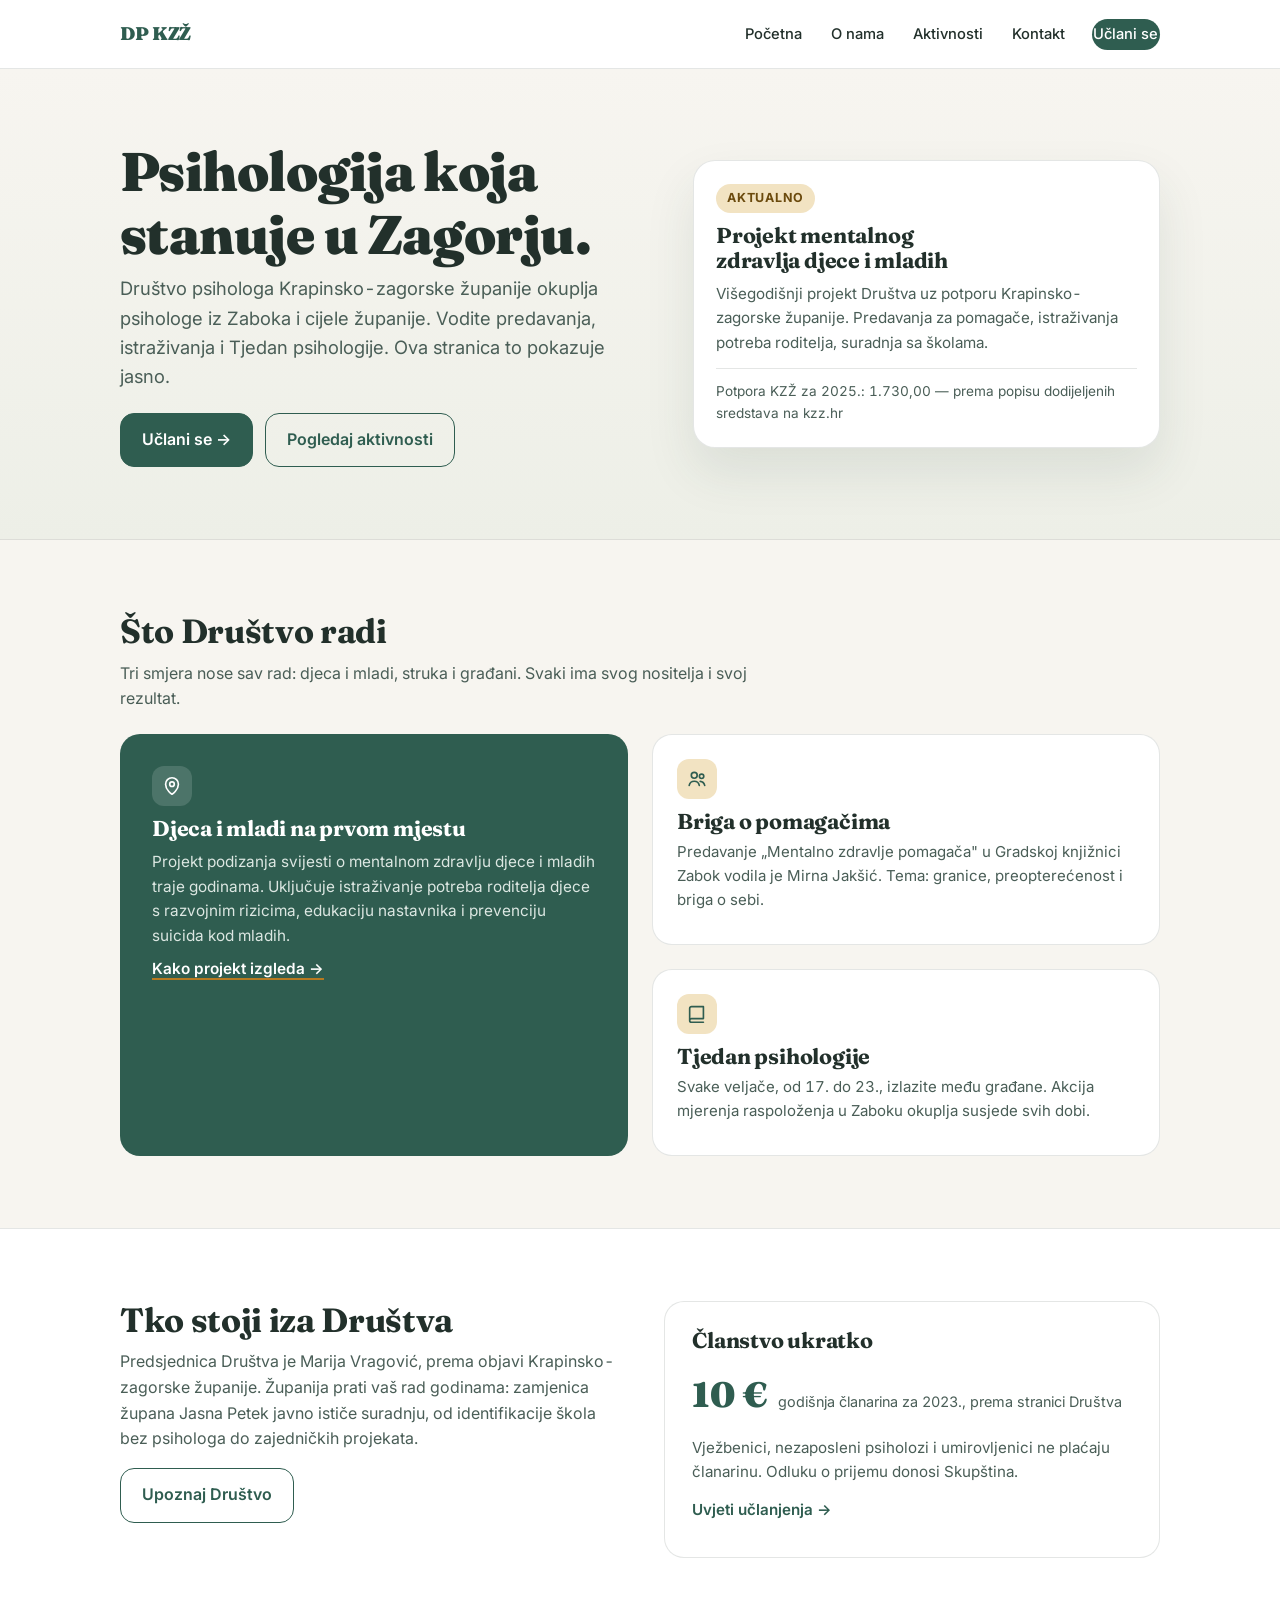
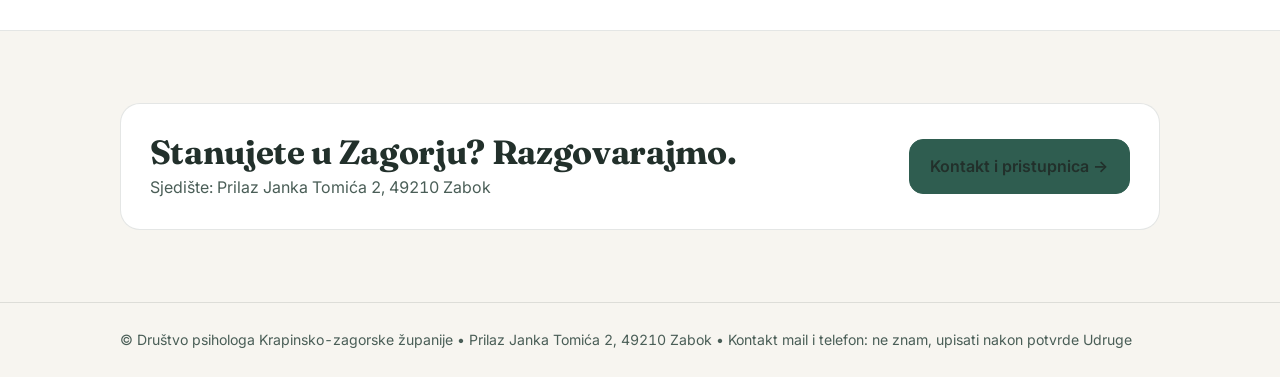
==== index.html @ bbdbda75 "Udruga psihologa KZZ paket (non-client): 4 stranice + ponuda063" ====
<!DOCTYPE html><html lang="hr"><head>
<meta charset="UTF-8"><meta name="viewport" content="width=device-width, initial-scale=1.0">
<title>Društvo psihologa Krapinsko-zagorske županije – Početna</title>
<link rel="preconnect" href="https://fonts.googleapis.com"><link rel="preconnect" href="https://fonts.gstatic.com" crossorigin>
<link href="https://fonts.googleapis.com/css2?family=Fraunces:opsz,wght@9..144,500;9..144,700;9..144,900&family=Inter:wght@300;400;500;600;700&display=swap" rel="stylesheet">
<style>
:root{--primary:#2F5D50;--primary-d:#24473D;--accent:#B7791F;--accent-bg:#F2E3C2;--bg:#F7F5F0;--surface:#FFFFFF;--text:#22302B;--text-soft:#4A5E57;--line:rgba(34,48,43,0.12);--white:#FFFFFF}
*{margin:0;padding:0;box-sizing:border-box}
html{scroll-behavior:smooth}
body{font-family:'Inter',system-ui,-apple-system,'Segoe UI',Roboto,sans-serif;background:var(--bg);color:var(--text);line-height:1.6;font-variant-numeric:tabular-nums;-webkit-font-smoothing:antialiased;caret-color:var(--primary)}
::selection{background:var(--accent-bg);color:var(--text)}
h1,h2,h3{font-family:'Fraunces',Georgia,serif;line-height:1.15;letter-spacing:-0.01em;text-wrap:balance}
h1{font-size:clamp(2rem,5.5vw,3.4rem);font-weight:900}
h2{font-size:clamp(1.4rem,3.4vw,2.1rem);font-weight:700;margin-bottom:.6rem}
h3{font-size:clamp(1.1rem,2.6vw,1.35rem);font-weight:700}
p{margin:.5rem 0}
.container{max-width:1120px;margin:0 auto;padding:0 clamp(1rem,4vw,2.5rem)}
section{padding:clamp(2.5rem,6vw,4.5rem) 0}
.site-nav{position:sticky;top:0;z-index:100;background:var(--surface);border-bottom:1px solid var(--line)}
.site-nav .container{display:flex;align-items:center;justify-content:space-between;min-height:68px;gap:1rem}
.nav-logo{font-family:'Fraunces',serif;font-weight:900;font-size:1.15rem;color:var(--primary);text-decoration:none;letter-spacing:-0.02em}
.nav-links{display:flex;gap:1.6rem;align-items:center;list-style:none}
.nav-links a{color:var(--text);font-size:.92rem;font-weight:500;text-decoration:none;padding:.4rem .1rem;border-bottom:2px solid transparent}
.nav-links a:hover{color:var(--accent);border-bottom-color:var(--accent)}
.nav-cta{background:var(--primary);color:#fff !important;padding:.55rem 1.15rem;border-radius:999px;font-weight:600;border-bottom:none !important}
.nav-cta:hover{background:var(--primary-d);color:#fff !important}
.hamburger{display:none;background:none;border:1px solid var(--line);border-radius:10px;padding:.45rem .6rem;cursor:pointer;color:var(--text);font-size:1.1rem}
.hero{background:linear-gradient(180deg,var(--bg) 0%,#EDEFE7 100%);border-bottom:1px solid var(--line);padding:clamp(2.5rem,6vw,4.5rem) 0}
.hero .container{display:grid;grid-template-columns:1.05fr .95fr;gap:clamp(2rem,5vw,3.5rem);align-items:center}
.hero p.lead{color:var(--text-soft);max-width:52ch;font-size:clamp(1rem,2.4vw,1.15rem)}
.btn{display:inline-flex;align-items:center;gap:.5rem;padding:.85rem 1.3rem;border-radius:14px;border:1px solid var(--primary);background:var(--primary);color:#fff;font-weight:600;text-decoration:none;transition:transform .15s ease,box-shadow .2s ease,background .2s ease}
.btn:hover{transform:translateY(-1px);box-shadow:0 10px 22px rgba(36,71,61,.18);background:var(--primary-d)}
.btn-secondary{background:transparent;color:var(--primary)}
.btn-secondary:hover{background:var(--surface)}
.btn-row{display:flex;gap:.8rem;flex-wrap:wrap;margin-top:1.3rem}
.hero-panel{background:var(--surface);border:1px solid var(--line);border-radius:22px;padding:1.4rem;box-shadow:0 24px 50px rgba(36,71,61,.10);animation:rise .7s cubic-bezier(.2,.7,.2,1) both}
@keyframes rise{from{opacity:0;transform:translateY(18px)}to{opacity:1;transform:none}}
.hero-panel .tag{display:inline-block;background:var(--accent-bg);color:#6B4A0D;font-size:.78rem;font-weight:700;letter-spacing:.06em;text-transform:uppercase;padding:.3rem .7rem;border-radius:999px}
.hero-panel h3{margin:.7rem 0 .3rem}
.hero-panel p{color:var(--text-soft);font-size:.95rem}
.hero-panel .meta{margin-top:.8rem;font-size:.85rem;color:var(--text-soft);border-top:1px solid var(--line);padding-top:.8rem}
.feature-grid{display:grid;grid-template-columns:1fr 1fr;gap:clamp(1rem,3vw,1.5rem);margin-top:1.4rem}
.feature-main{background:var(--primary);color:#fff;border-radius:20px;padding:clamp(1.3rem,3vw,2rem);grid-row:span 2}
.feature-main h3{color:#fff}
.feature-main p{color:#DCE7E2;font-size:.96rem}
.feature-main a{color:#fff;text-decoration:none;font-weight:600;border-bottom:2px solid var(--accent)}
.feature-side{background:var(--surface);border:1px solid var(--line);border-radius:20px;padding:clamp(1.1rem,2.6vw,1.5rem)}
.feature-side p{color:var(--text-soft);font-size:.94rem}
.icon{width:40px;height:40px;border-radius:12px;display:flex;align-items:center;justify-content:center;background:var(--accent-bg);margin-bottom:.7rem}
.feature-main .icon{background:rgba(255,255,255,.14)}
.split{display:grid;grid-template-columns:1fr 1fr;gap:clamp(1.5rem,4vw,3rem);align-items:start}
.card{background:var(--surface);border:1px solid var(--line);border-radius:20px;padding:clamp(1.2rem,2.8vw,1.7rem)}
.card p{color:var(--text-soft);font-size:.95rem}
.fee{display:flex;align-items:baseline;gap:.6rem;margin:.8rem 0}
.fee .amount{font-family:'Fraunces',serif;font-size:2.2rem;font-weight:900;color:var(--primary)}
.contact-strip{background:var(--surface);border:1px solid var(--line);border-radius:20px;padding:clamp(1.2rem,3vw,1.8rem);display:flex;flex-wrap:wrap;gap:1.5rem;align-items:center;justify-content:space-between}
.contact-strip a{color:var(--text);text-decoration:none;font-weight:600}
.contact-strip a:hover{color:var(--accent)}
footer{border-top:1px solid var(--line);padding:1.6rem 0;color:var(--text-soft);font-size:.88rem}
footer a{color:var(--text);text-decoration:none}
footer a:hover{color:var(--accent)}
.reveal{opacity:0;transform:translateY(14px);transition:opacity .6s ease,transform .6s ease}
.reveal.visible{opacity:1;transform:none}
a:focus-visible,button:focus-visible,input:focus-visible,select:focus-visible,textarea:focus-visible{outline:3px solid var(--accent);outline-offset:2px}
::-webkit-scrollbar{width:10px}::-webkit-scrollbar-track{background:var(--bg)}::-webkit-scrollbar-thumb{background:var(--primary);border-radius:8px}
@media (max-width:900px){.hero .container{grid-template-columns:1fr}.feature-grid{grid-template-columns:1fr}.feature-main{grid-row:auto}.split{grid-template-columns:1fr}}
@media (max-width:600px){.nav-links{display:none}.hamburger{display:block}.menu-open .nav-links{display:flex;flex-direction:column;position:absolute;left:0;right:0;top:100%;background:var(--surface);border-bottom:1px solid var(--line);padding:.6rem 1rem 1rem;align-items:flex-start}.btn-row .btn{width:100%;justify-content:center}}
@media (prefers-reduced-motion:reduce){.reveal{opacity:1;transform:none;transition:none}.hero-panel{animation:none}}
</style></head><body>
<nav class="site-nav" aria-label="Glavna navigacija"><div class="container">
<a class="nav-logo" href="index.html">DP KZŽ</a>
<button class="hamburger" aria-label="Izbornik" aria-expanded="false" onclick="document.body.classList.toggle('menu-open')">☰</button>
<ul class="nav-links"><li><a href="index.html">Početna</a></li><li><a href="o-nama.html">O nama</a></li><li><a href="usluge.html">Aktivnosti</a></li><li><a href="kontakt.html">Kontakt</a></li><li><a class="nav-cta" href="o-nama.html#clanstvo">Učlani se</a></li></ul>
</div></nav>
<header class="hero"><div class="container">
<div><h1>Psihologija koja stanuje u Zagorju.</h1>
<p class="lead">Društvo psihologa Krapinsko-zagorske županije okuplja psihologe iz Zaboka i cijele županije. Vodite predavanja, istraživanja i Tjedan psihologije. Ova stranica to pokazuje jasno.</p>
<div class="btn-row"><a class="btn" href="o-nama.html#clanstvo">Učlani se →</a><a class="btn btn-secondary" href="usluge.html">Pogledaj aktivnosti</a></div></div>
<div class="hero-panel"><span class="tag">Aktualno</span><h3>Projekt mentalnog zdravlja djece i mladih</h3>
<p>Višegodišnji projekt Društva uz potporu Krapinsko-zagorske županije. Predavanja za pomagače, istraživanja potreba roditelja, suradnja sa školama.</p>
<div class="meta">Potpora KZŽ za 2025.: 1.730,00 — prema popisu dodijeljenih sredstava na kzz.hr</div></div>
</div></header>
<main>
<section><div class="container">
<h2 class="reveal">Što Društvo radi</h2>
<p class="reveal" style="color:var(--text-soft);max-width:64ch">Tri smjera nose sav rad: djeca i mladi, struka i građani. Svaki ima svog nositelja i svoj rezultat.</p>
<div class="feature-grid">
<div class="feature-main reveal"><div class="icon"><svg width="22" height="22" viewBox="0 0 24 24" fill="none" stroke="#fff" stroke-width="1.8" stroke-linecap="round" stroke-linejoin="round"><path d="M12 21s-7-4.5-7-11a7 7 0 0 1 14 0c0 6.5-7 11-7 11z"/><circle cx="12" cy="10" r="2.5"/></svg></div>
<h3>Djeca i mladi na prvom mjestu</h3>
<p>Projekt podizanja svijesti o mentalnom zdravlju djece i mladih traje godinama. Uključuje istraživanje potreba roditelja djece s razvojnim rizicima, edukaciju nastavnika i prevenciju suicida kod mladih.</p>
<p><a href="usluge.html">Kako projekt izgleda →</a></p></div>
<div class="feature-side reveal" style="transition-delay:.08s"><div class="icon"><svg width="22" height="22" viewBox="0 0 24 24" fill="none" stroke="#2F5D50" stroke-width="1.8" stroke-linecap="round" stroke-linejoin="round"><circle cx="9" cy="8" r="3.2"/><path d="M3.5 19c.6-3 2.8-4.5 5.5-4.5S13.9 16 14.5 19"/><circle cx="17" cy="9" r="2.4"/><path d="M15.5 14.6c2.4.2 4.2 1.6 4.9 4.4"/></svg></div>
<h3>Briga o pomagačima</h3>
<p style="margin-top:.3rem">Predavanje „Mentalno zdravlje pomagača" u Gradskoj knjižnici Zabok vodila je Mirna Jakšić. Tema: granice, preopterećenost i briga o sebi.</p></div>
<div class="feature-side reveal" style="transition-delay:.14s"><div class="icon"><svg width="22" height="22" viewBox="0 0 24 24" fill="none" stroke="#2F5D50" stroke-width="1.8" stroke-linecap="round" stroke-linejoin="round"><path d="M4 19V6a2 2 0 0 1 2-2h13v13H6a2 2 0 0 0-2 2zm0 0a2 2 0 0 0 2 2h13"/></svg></div>
<h3>Tjedan psihologije</h3>
<p style="margin-top:.3rem">Svake veljače, od 17. do 23., izlazite među građane. Akcija mjerenja raspoloženja u Zaboku okuplja susjede svih dobi.</p></div>
</div></div></section>
<section style="background:var(--surface);border-top:1px solid var(--line);border-bottom:1px solid var(--line)"><div class="container split">
<div class="reveal"><h2>Tko stoji iza Društva</h2>
<p style="color:var(--text-soft)">Predsjednica Društva je Marija Vragović, prema objavi Krapinsko-zagorske županije. Županija prati vaš rad godinama: zamjenica župana Jasna Petek javno ističe suradnju, od identifikacije škola bez psihologa do zajedničkih projekata.</p>
<p style="margin-top:1rem"><a class="btn btn-secondary" href="o-nama.html">Upoznaj Društvo</a></p></div>
<div class="card reveal" style="transition-delay:.1s"><h3>Članstvo ukratko</h3>
<div class="fee"><span class="amount">10 €</span><span style="color:var(--text-soft);font-size:.9rem">godišnja članarina za 2023., prema stranici Društva</span></div>
<p>Vježbenici, nezaposleni psiholozi i umirovljenici ne plaćaju članarinu. Odluku o prijemu donosi Skupština.</p>
<p style="margin-top:.8rem"><a href="o-nama.html#clanstvo" style="color:var(--primary);font-weight:600;text-decoration:none">Uvjeti učlanjenja →</a></p></div>
</div></section>
<section><div class="container"><div class="contact-strip reveal">
<div><h2 style="margin-bottom:.2rem">Stanujete u Zagorju? Razgovarajmo.</h2>
<p style="color:var(--text-soft);margin:0">Sjedište: Prilaz Janka Tomića 2, 49210 Zabok</p></div>
<a class="btn" href="kontakt.html">Kontakt i pristupnica →</a>
</div></div></section>
</main>
<footer><div class="container">© Društvo psihologa Krapinsko-zagorske županije • Prilaz Janka Tomića 2, 49210 Zabok • Kontakt mail i telefon: ne znam, upisati nakon potvrde Udruge</div></footer>
<script>const io=new IntersectionObserver((es)=>{es.forEach(e=>{if(e.isIntersecting){e.target.classList.add("visible");io.unobserve(e.target)}})},{threshold:.12});document.querySelectorAll(".reveal").forEach(el=>io.observe(el));</script>
</body></html>
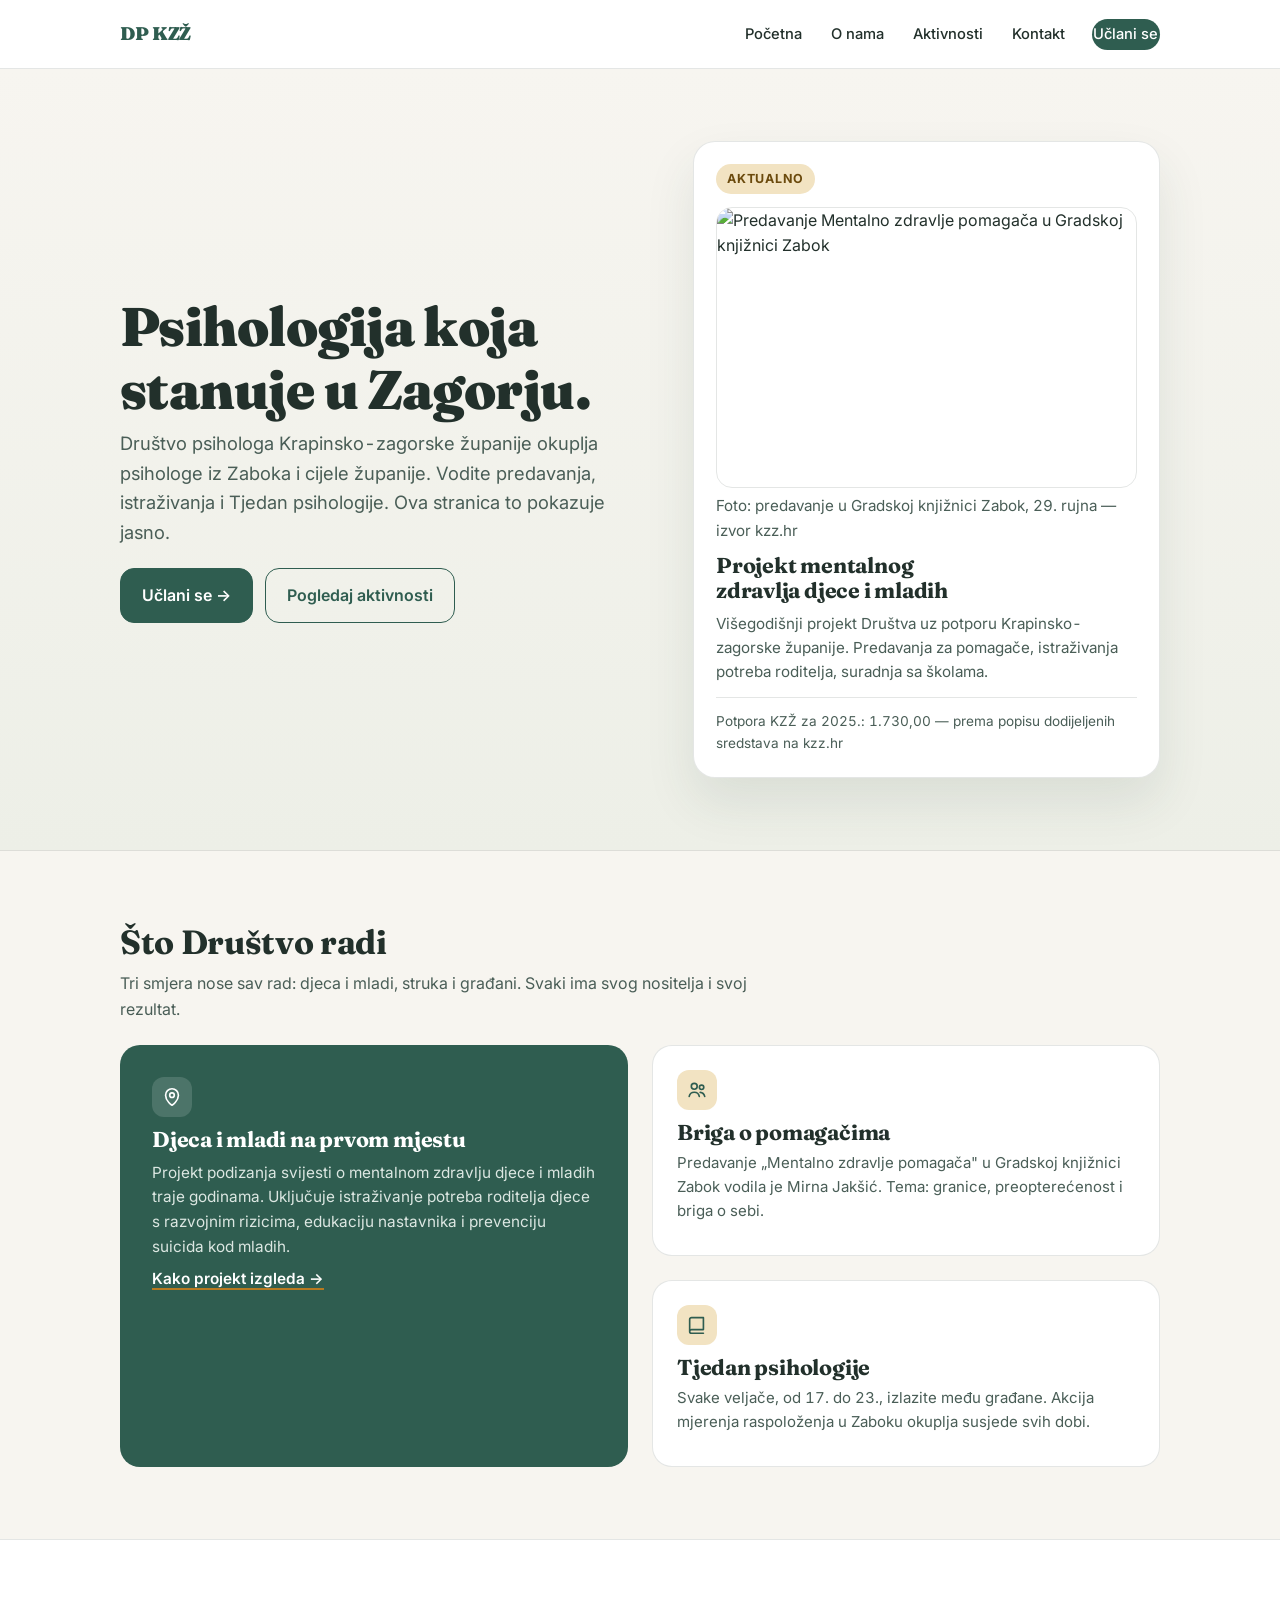
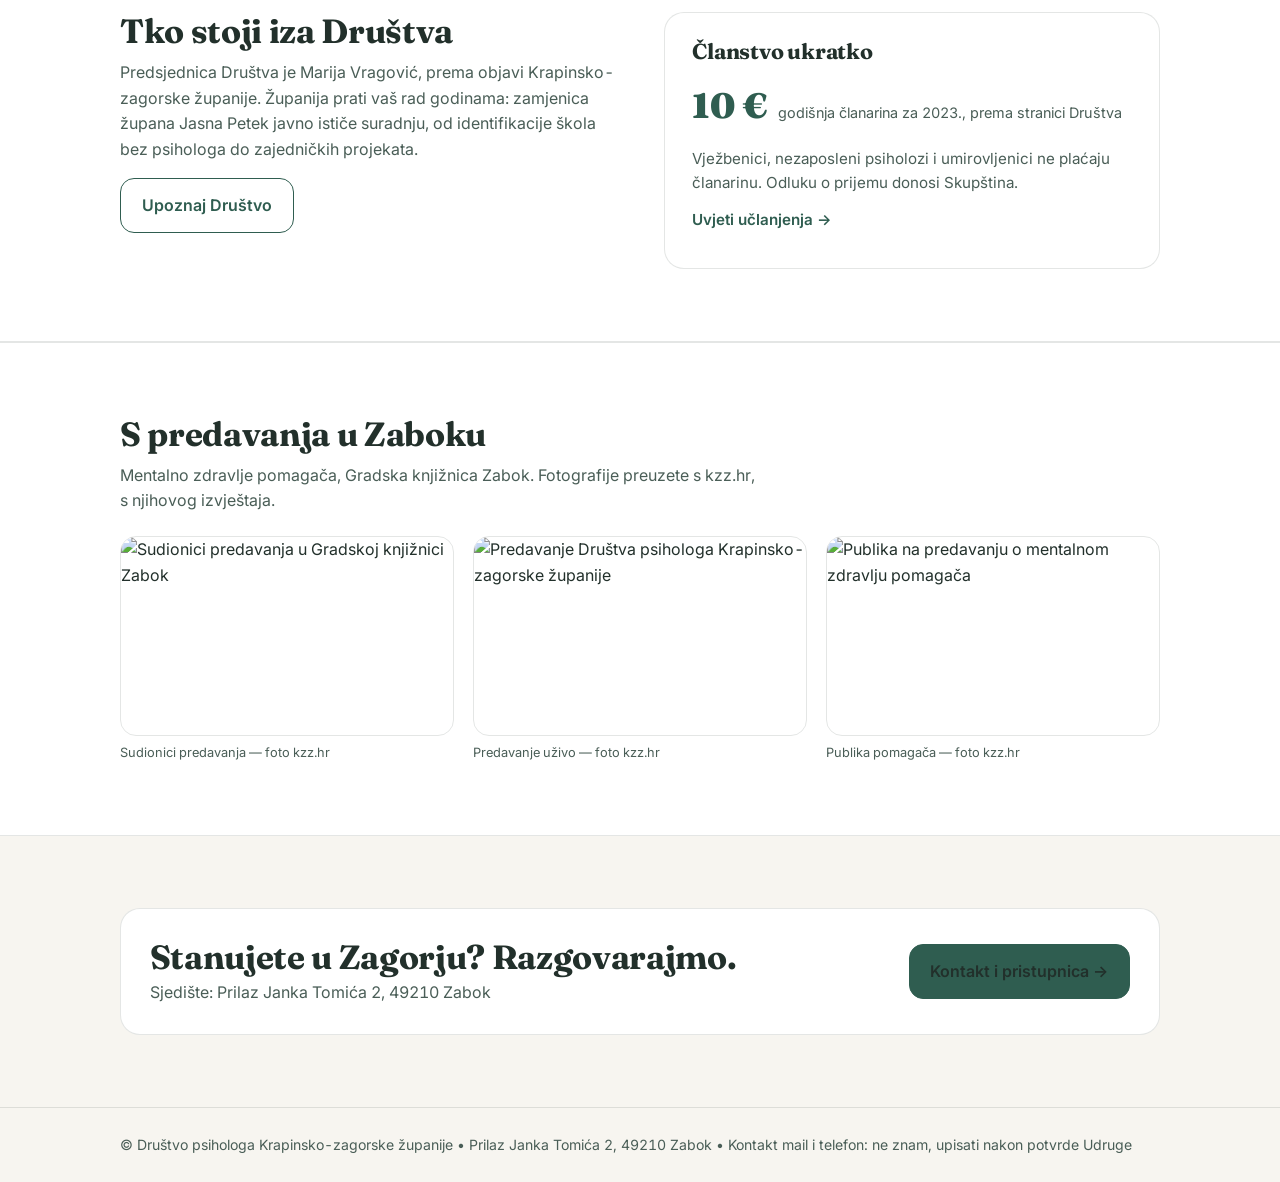
==== commit f1882123: "Dodaj fotke s kzz.hr predavanja (CDN hotlink, lazy+alt)" ====
--- a/index.html
+++ b/index.html
@@ -39,6 +39,12 @@
 .hero-panel h3{margin:.7rem 0 .3rem}
 .hero-panel p{color:var(--text-soft);font-size:.95rem}
 .hero-panel .meta{margin-top:.8rem;font-size:.85rem;color:var(--text-soft);border-top:1px solid var(--line);padding-top:.8rem}
+.photo{width:100%;height:auto;border-radius:16px;border:1px solid var(--line);display:block;margin:.8rem 0 .4rem}
+.photo-cap{font-size:.8rem;color:var(--text-soft);margin:0 0 .4rem}
+.gallery{display:grid;grid-template-columns:repeat(3,1fr);gap:clamp(.8rem,2vw,1.2rem);margin-top:1.4rem}
+.gallery figure{margin:0}
+.gallery img{width:100%;height:200px;object-fit:cover;border-radius:16px;border:1px solid var(--line);display:block}
+.gallery figcaption{font-size:.8rem;color:var(--text-soft);margin-top:.4rem}
 .feature-grid{display:grid;grid-template-columns:1fr 1fr;gap:clamp(1rem,3vw,1.5rem);margin-top:1.4rem}
 .feature-main{background:var(--primary);color:#fff;border-radius:20px;padding:clamp(1.3rem,3vw,2rem);grid-row:span 2}
 .feature-main h3{color:#fff}
@@ -63,8 +69,8 @@
 .reveal.visible{opacity:1;transform:none}
 a:focus-visible,button:focus-visible,input:focus-visible,select:focus-visible,textarea:focus-visible{outline:3px solid var(--accent);outline-offset:2px}
 ::-webkit-scrollbar{width:10px}::-webkit-scrollbar-track{background:var(--bg)}::-webkit-scrollbar-thumb{background:var(--primary);border-radius:8px}
-@media (max-width:900px){.hero .container{grid-template-columns:1fr}.feature-grid{grid-template-columns:1fr}.feature-main{grid-row:auto}.split{grid-template-columns:1fr}}
-@media (max-width:600px){.nav-links{display:none}.hamburger{display:block}.menu-open .nav-links{display:flex;flex-direction:column;position:absolute;left:0;right:0;top:100%;background:var(--surface);border-bottom:1px solid var(--line);padding:.6rem 1rem 1rem;align-items:flex-start}.btn-row .btn{width:100%;justify-content:center}}
+@media (max-width:900px){.hero .container{grid-template-columns:1fr}.feature-grid{grid-template-columns:1fr}.feature-main{grid-row:auto}.split{grid-template-columns:1fr}.gallery{grid-template-columns:1fr 1fr}.gallery img{height:180px}}
+@media (max-width:600px){.nav-links{display:none}.hamburger{display:block}.menu-open .nav-links{display:flex;flex-direction:column;position:absolute;left:0;right:0;top:100%;background:var(--surface);border-bottom:1px solid var(--line);padding:.6rem 1rem 1rem;align-items:flex-start}.btn-row .btn{width:100%;justify-content:center}.gallery{grid-template-columns:1fr}.gallery img{height:auto}}
 @media (prefers-reduced-motion:reduce){.reveal{opacity:1;transform:none;transition:none}.hero-panel{animation:none}}
 </style></head><body>
 <nav class="site-nav" aria-label="Glavna navigacija"><div class="container">
@@ -76,7 +82,10 @@
 <div><h1>Psihologija koja stanuje u Zagorju.</h1>
 <p class="lead">Društvo psihologa Krapinsko-zagorske županije okuplja psihologe iz Zaboka i cijele županije. Vodite predavanja, istraživanja i Tjedan psihologije. Ova stranica to pokazuje jasno.</p>
 <div class="btn-row"><a class="btn" href="o-nama.html#clanstvo">Učlani se →</a><a class="btn btn-secondary" href="usluge.html">Pogledaj aktivnosti</a></div></div>
-<div class="hero-panel"><span class="tag">Aktualno</span><h3>Projekt mentalnog zdravlja djece i mladih</h3>
+<div class="hero-panel"><span class="tag">Aktualno</span>
+<img class="photo" src="https://kzz.hr/wp-content/uploads/2026/09/KZZ_6979-Copy-600x400.jpg" alt="Predavanje Mentalno zdravlje pomagača u Gradskoj knjižnici Zabok" loading="lazy" width="600" height="400">
+<p class="photo-cap">Foto: predavanje u Gradskoj knjižnici Zabok, 29. rujna — izvor kzz.hr</p>
+<h3>Projekt mentalnog zdravlja djece i mladih</h3>
 <p>Višegodišnji projekt Društva uz potporu Krapinsko-zagorske županije. Predavanja za pomagače, istraživanja potreba roditelja, suradnja sa školama.</p>
 <div class="meta">Potpora KZŽ za 2025.: 1.730,00 — prema popisu dodijeljenih sredstava na kzz.hr</div></div>
 </div></header>
@@ -104,7 +113,15 @@
 <div class="fee"><span class="amount">10 €</span><span style="color:var(--text-soft);font-size:.9rem">godišnja članarina za 2023., prema stranici Društva</span></div>
 <p>Vježbenici, nezaposleni psiholozi i umirovljenici ne plaćaju članarinu. Odluku o prijemu donosi Skupština.</p>
 <p style="margin-top:.8rem"><a href="o-nama.html#clanstvo" style="color:var(--primary);font-weight:600;text-decoration:none">Uvjeti učlanjenja →</a></p></div>
-</div></section>
+</div></div></section>
+<section style="background:var(--surface);border-top:1px solid var(--line);border-bottom:1px solid var(--line)"><div class="container">
+<h2 class="reveal">S predavanja u Zaboku</h2>
+<p class="reveal" style="color:var(--text-soft);max-width:64ch">Mentalno zdravlje pomagača, Gradska knjižnica Zabok. Fotografije preuzete s kzz.hr, s njihovog izvještaja.</p>
+<div class="gallery reveal">
+<figure><img src="https://kzz.hr/wp-content/uploads/2026/09/KZZ_6938-Copy-600x400.jpg" alt="Sudionici predavanja u Gradskoj knjižnici Zabok" loading="lazy" width="600" height="400"><figcaption>Sudionici predavanja — foto kzz.hr</figcaption></figure>
+<figure><img src="https://kzz.hr/wp-content/uploads/2026/09/KZZ_6877-Copy-600x400.jpg" alt="Predavanje Društva psihologa Krapinsko-zagorske županije" loading="lazy" width="600" height="400"><figcaption>Predavanje uživo — foto kzz.hr</figcaption></figure>
+<figure><img src="https://kzz.hr/wp-content/uploads/2026/09/KZZ_6972-Copy-600x400.jpg" alt="Publika na predavanju o mentalnom zdravlju pomagača" loading="lazy" width="600" height="400"><figcaption>Publika pomagača — foto kzz.hr</figcaption></figure>
+</div></div></section>
 <section><div class="container"><div class="contact-strip reveal">
 <div><h2 style="margin-bottom:.2rem">Stanujete u Zagorju? Razgovarajmo.</h2>
 <p style="color:var(--text-soft);margin:0">Sjedište: Prilaz Janka Tomića 2, 49210 Zabok</p></div>
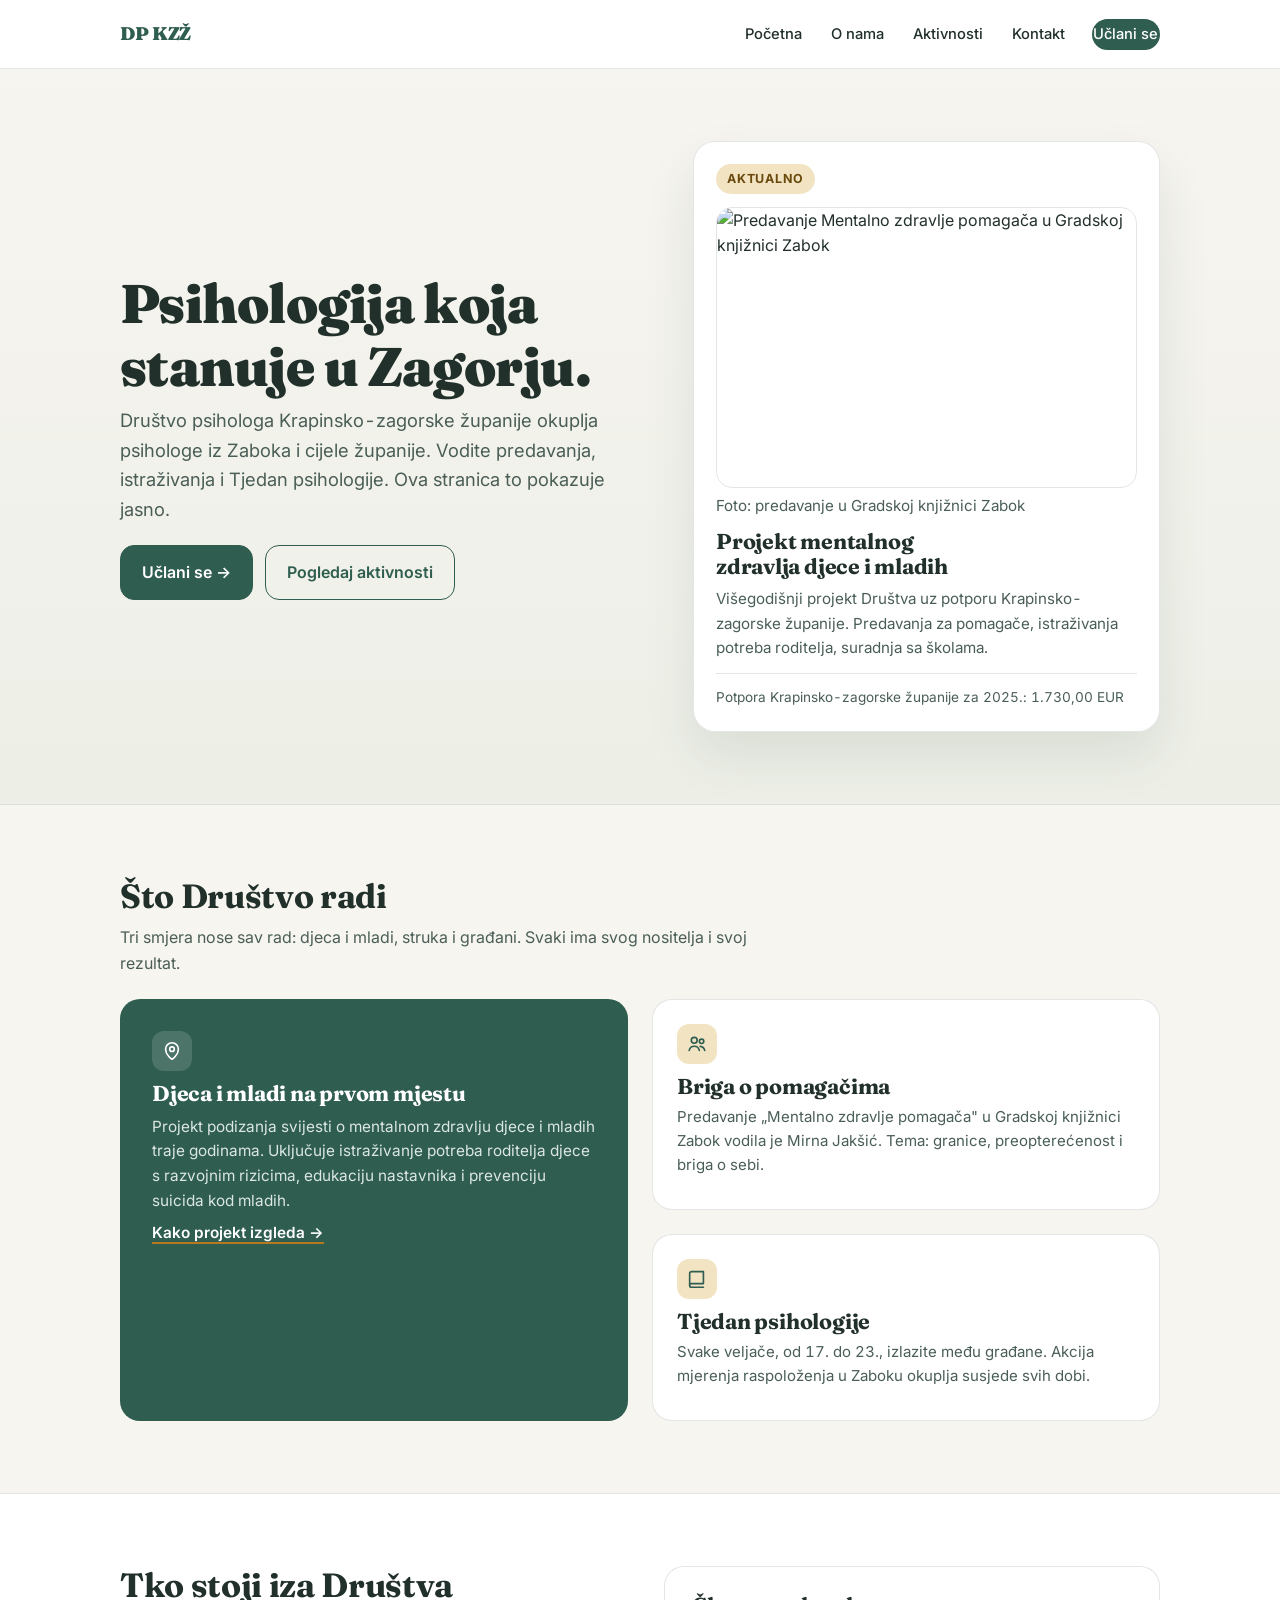
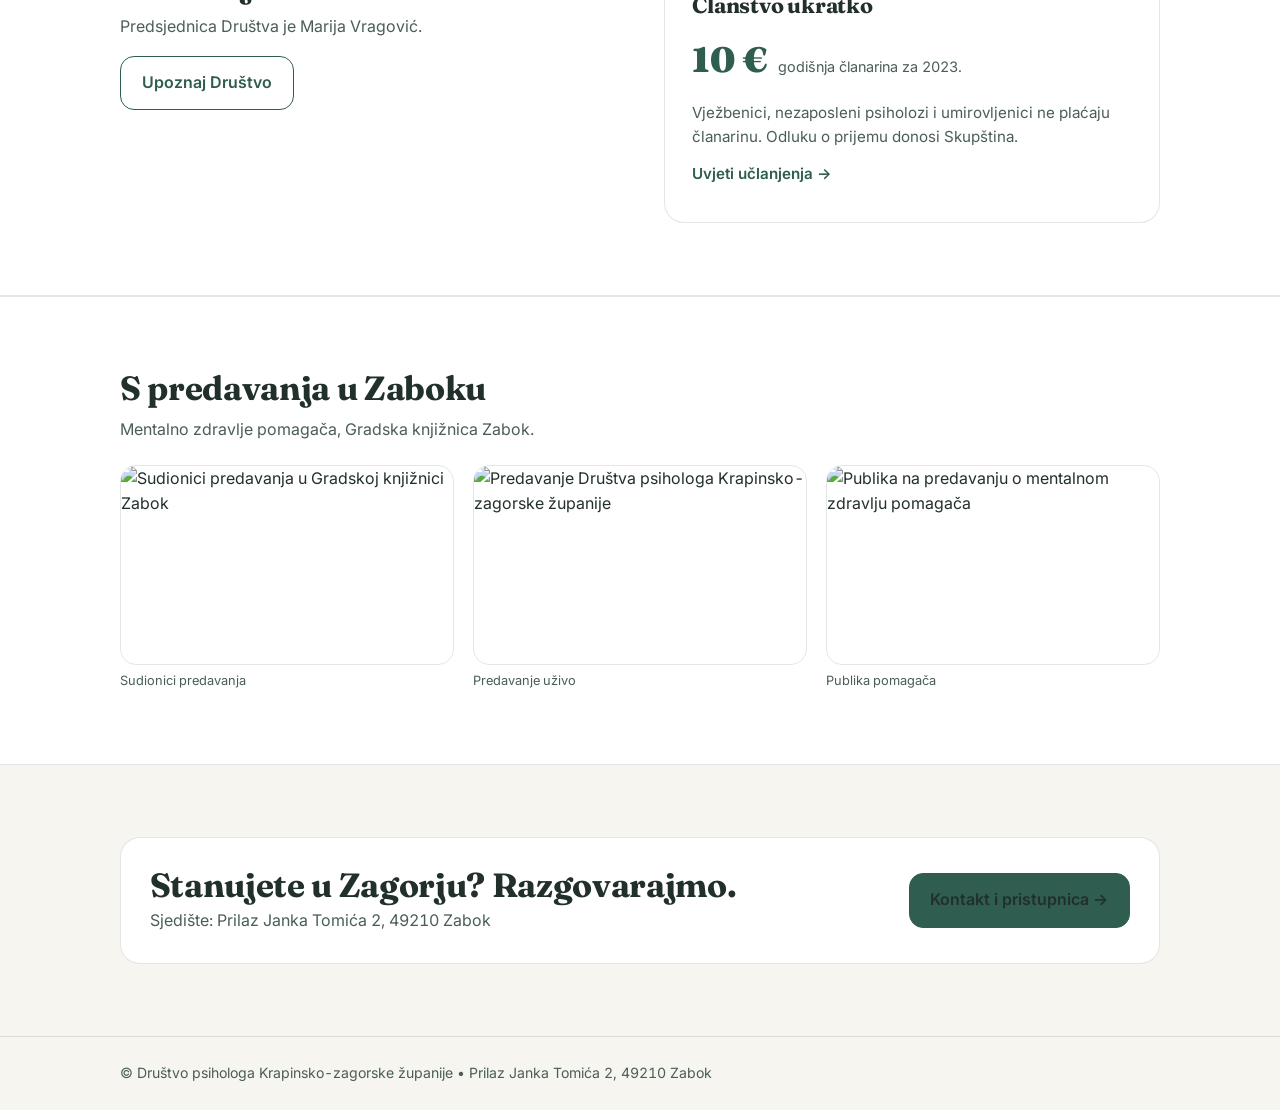
==== commit b2de10a1: "Post-sastanak 08.10: makni prema/ne-znam komentare, dodaj meta description SEO" ====
--- a/index.html
+++ b/index.html
@@ -1,6 +1,9 @@
 <!DOCTYPE html><html lang="hr"><head>
 <meta charset="UTF-8"><meta name="viewport" content="width=device-width, initial-scale=1.0">
 <title>Društvo psihologa Krapinsko-zagorske županije – Početna</title>
+<link rel="icon" href="data:image/svg+xml,%3Csvg xmlns='http://www.w3.org/2000/svg' viewBox='0 0 64 64'%3E%3Crect width='64' height='64' rx='14' fill='%232F5D50'/%3E%3Ctext x='32' y='45' font-family='Georgia,serif' font-size='38' font-weight='bold' fill='white' text-anchor='middle'%3E%CE%A8%3C/text%3E%3C/svg%3E">
+<meta name="theme-color" content="#2F5D50">
+<meta name="description" content="Društvo psihologa Krapinsko-zagorske županije – projekt mentalnog zdravlja djece i mladih, Tjedan psihologije, članstvo i aktivnosti u Zaboku i Zagorju.">
 <link rel="preconnect" href="https://fonts.googleapis.com"><link rel="preconnect" href="https://fonts.gstatic.com" crossorigin>
 <link href="https://fonts.googleapis.com/css2?family=Fraunces:opsz,wght@9..144,500;9..144,700;9..144,900&family=Inter:wght@300;400;500;600;700&display=swap" rel="stylesheet">
 <style>
@@ -84,10 +87,10 @@
 <div class="btn-row"><a class="btn" href="o-nama.html#clanstvo">Učlani se →</a><a class="btn btn-secondary" href="usluge.html">Pogledaj aktivnosti</a></div></div>
 <div class="hero-panel"><span class="tag">Aktualno</span>
 <img class="photo" src="https://kzz.hr/wp-content/uploads/2026/09/KZZ_6979-Copy-600x400.jpg" alt="Predavanje Mentalno zdravlje pomagača u Gradskoj knjižnici Zabok" loading="lazy" width="600" height="400">
-<p class="photo-cap">Foto: predavanje u Gradskoj knjižnici Zabok, 29. rujna — izvor kzz.hr</p>
+<p class="photo-cap">Foto: predavanje u Gradskoj knjižnici Zabok</p>
 <h3>Projekt mentalnog zdravlja djece i mladih</h3>
 <p>Višegodišnji projekt Društva uz potporu Krapinsko-zagorske županije. Predavanja za pomagače, istraživanja potreba roditelja, suradnja sa školama.</p>
-<div class="meta">Potpora KZŽ za 2025.: 1.730,00 — prema popisu dodijeljenih sredstava na kzz.hr</div></div>
+<div class="meta">Potpora Krapinsko-zagorske županije za 2025.: 1.730,00 EUR</div></div>
 </div></header>
 <main>
 <section><div class="container">
@@ -107,20 +110,20 @@
 </div></div></section>
 <section style="background:var(--surface);border-top:1px solid var(--line);border-bottom:1px solid var(--line)"><div class="container split">
 <div class="reveal"><h2>Tko stoji iza Društva</h2>
-<p style="color:var(--text-soft)">Predsjednica Društva je Marija Vragović, prema objavi Krapinsko-zagorske županije. Županija prati vaš rad godinama: zamjenica župana Jasna Petek javno ističe suradnju, od identifikacije škola bez psihologa do zajedničkih projekata.</p>
+<p style="color:var(--text-soft)">Predsjednica Društva je Marija Vragović.</p>
 <p style="margin-top:1rem"><a class="btn btn-secondary" href="o-nama.html">Upoznaj Društvo</a></p></div>
 <div class="card reveal" style="transition-delay:.1s"><h3>Članstvo ukratko</h3>
-<div class="fee"><span class="amount">10 €</span><span style="color:var(--text-soft);font-size:.9rem">godišnja članarina za 2023., prema stranici Društva</span></div>
+<div class="fee"><span class="amount">10 €</span><span style="color:var(--text-soft);font-size:.9rem">godišnja članarina za 2023.</span></div>
 <p>Vježbenici, nezaposleni psiholozi i umirovljenici ne plaćaju članarinu. Odluku o prijemu donosi Skupština.</p>
 <p style="margin-top:.8rem"><a href="o-nama.html#clanstvo" style="color:var(--primary);font-weight:600;text-decoration:none">Uvjeti učlanjenja →</a></p></div>
 </div></div></section>
 <section style="background:var(--surface);border-top:1px solid var(--line);border-bottom:1px solid var(--line)"><div class="container">
 <h2 class="reveal">S predavanja u Zaboku</h2>
-<p class="reveal" style="color:var(--text-soft);max-width:64ch">Mentalno zdravlje pomagača, Gradska knjižnica Zabok. Fotografije preuzete s kzz.hr, s njihovog izvještaja.</p>
+<p class="reveal" style="color:var(--text-soft);max-width:64ch">Mentalno zdravlje pomagača, Gradska knjižnica Zabok.</p>
 <div class="gallery reveal">
-<figure><img src="https://kzz.hr/wp-content/uploads/2026/09/KZZ_6938-Copy-600x400.jpg" alt="Sudionici predavanja u Gradskoj knjižnici Zabok" loading="lazy" width="600" height="400"><figcaption>Sudionici predavanja — foto kzz.hr</figcaption></figure>
-<figure><img src="https://kzz.hr/wp-content/uploads/2026/09/KZZ_6877-Copy-600x400.jpg" alt="Predavanje Društva psihologa Krapinsko-zagorske županije" loading="lazy" width="600" height="400"><figcaption>Predavanje uživo — foto kzz.hr</figcaption></figure>
-<figure><img src="https://kzz.hr/wp-content/uploads/2026/09/KZZ_6972-Copy-600x400.jpg" alt="Publika na predavanju o mentalnom zdravlju pomagača" loading="lazy" width="600" height="400"><figcaption>Publika pomagača — foto kzz.hr</figcaption></figure>
+<figure><img src="https://kzz.hr/wp-content/uploads/2026/09/KZZ_6938-Copy-600x400.jpg" alt="Sudionici predavanja u Gradskoj knjižnici Zabok" loading="lazy" width="600" height="400"><figcaption>Sudionici predavanja</figcaption></figure>
+<figure><img src="https://kzz.hr/wp-content/uploads/2026/09/KZZ_6877-Copy-600x400.jpg" alt="Predavanje Društva psihologa Krapinsko-zagorske županije" loading="lazy" width="600" height="400"><figcaption>Predavanje uživo</figcaption></figure>
+<figure><img src="https://kzz.hr/wp-content/uploads/2026/09/KZZ_6972-Copy-600x400.jpg" alt="Publika na predavanju o mentalnom zdravlju pomagača" loading="lazy" width="600" height="400"><figcaption>Publika pomagača</figcaption></figure>
 </div></div></section>
 <section><div class="container"><div class="contact-strip reveal">
 <div><h2 style="margin-bottom:.2rem">Stanujete u Zagorju? Razgovarajmo.</h2>
@@ -128,6 +131,6 @@
 <a class="btn" href="kontakt.html">Kontakt i pristupnica →</a>
 </div></div></section>
 </main>
-<footer><div class="container">© Društvo psihologa Krapinsko-zagorske županije • Prilaz Janka Tomića 2, 49210 Zabok • Kontakt mail i telefon: ne znam, upisati nakon potvrde Udruge</div></footer>
+<footer><div class="container">© Društvo psihologa Krapinsko-zagorske županije • Prilaz Janka Tomića 2, 49210 Zabok</div></footer>
 <script>const io=new IntersectionObserver((es)=>{es.forEach(e=>{if(e.isIntersecting){e.target.classList.add("visible");io.unobserve(e.target)}})},{threshold:.12});document.querySelectorAll(".reveal").forEach(el=>io.observe(el));</script>
 </body></html>
